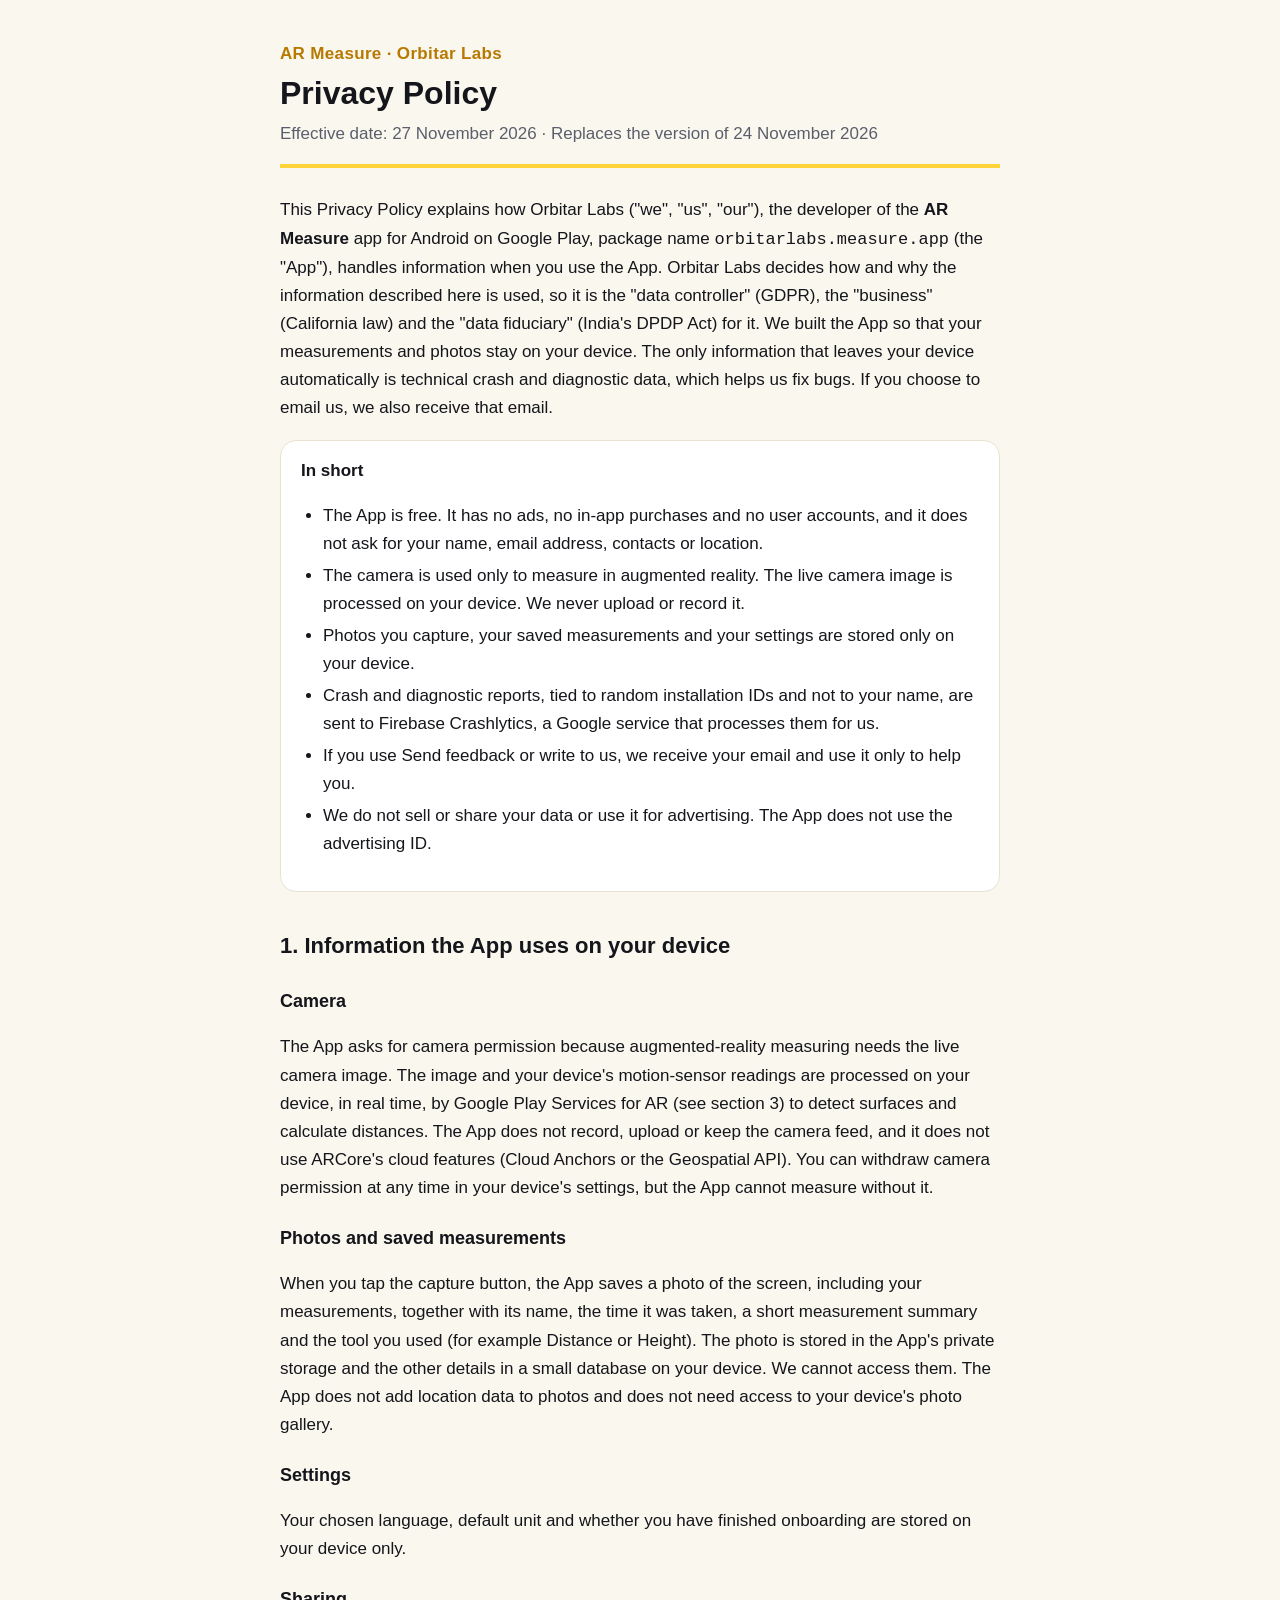
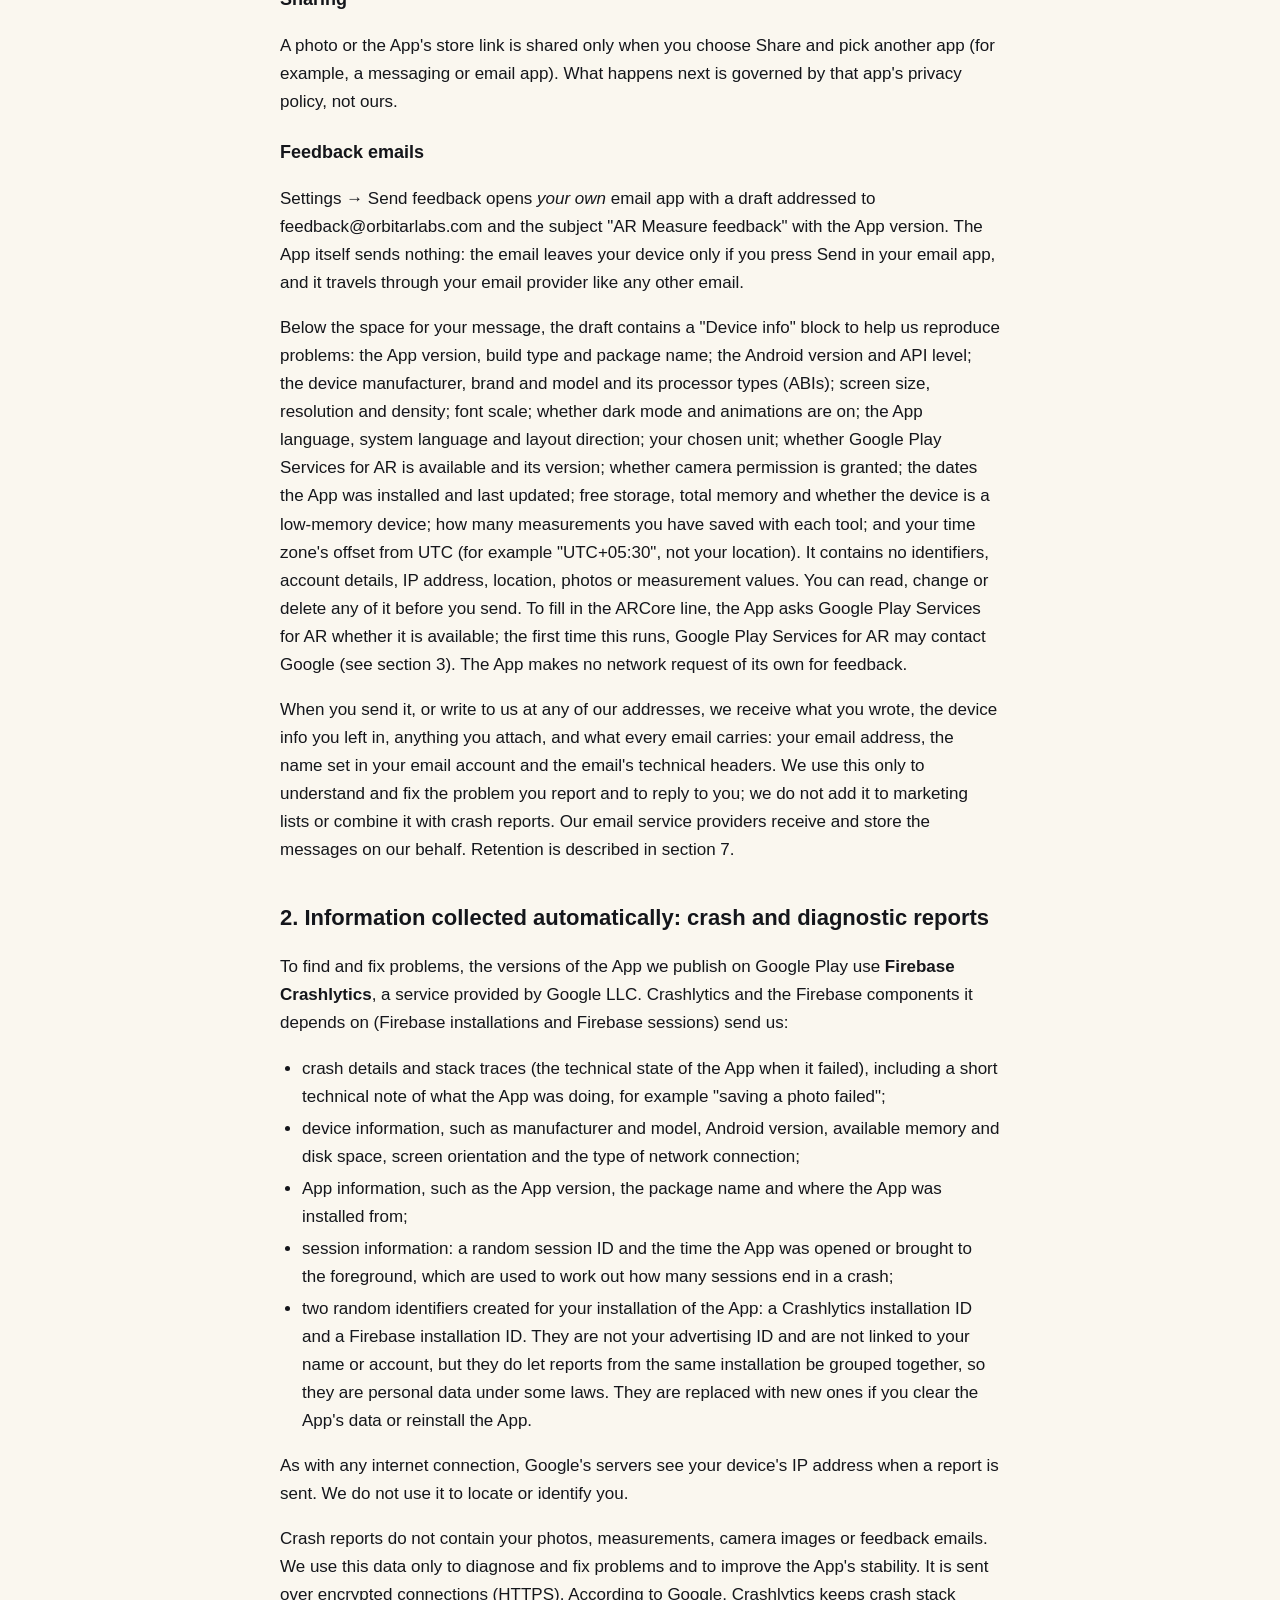
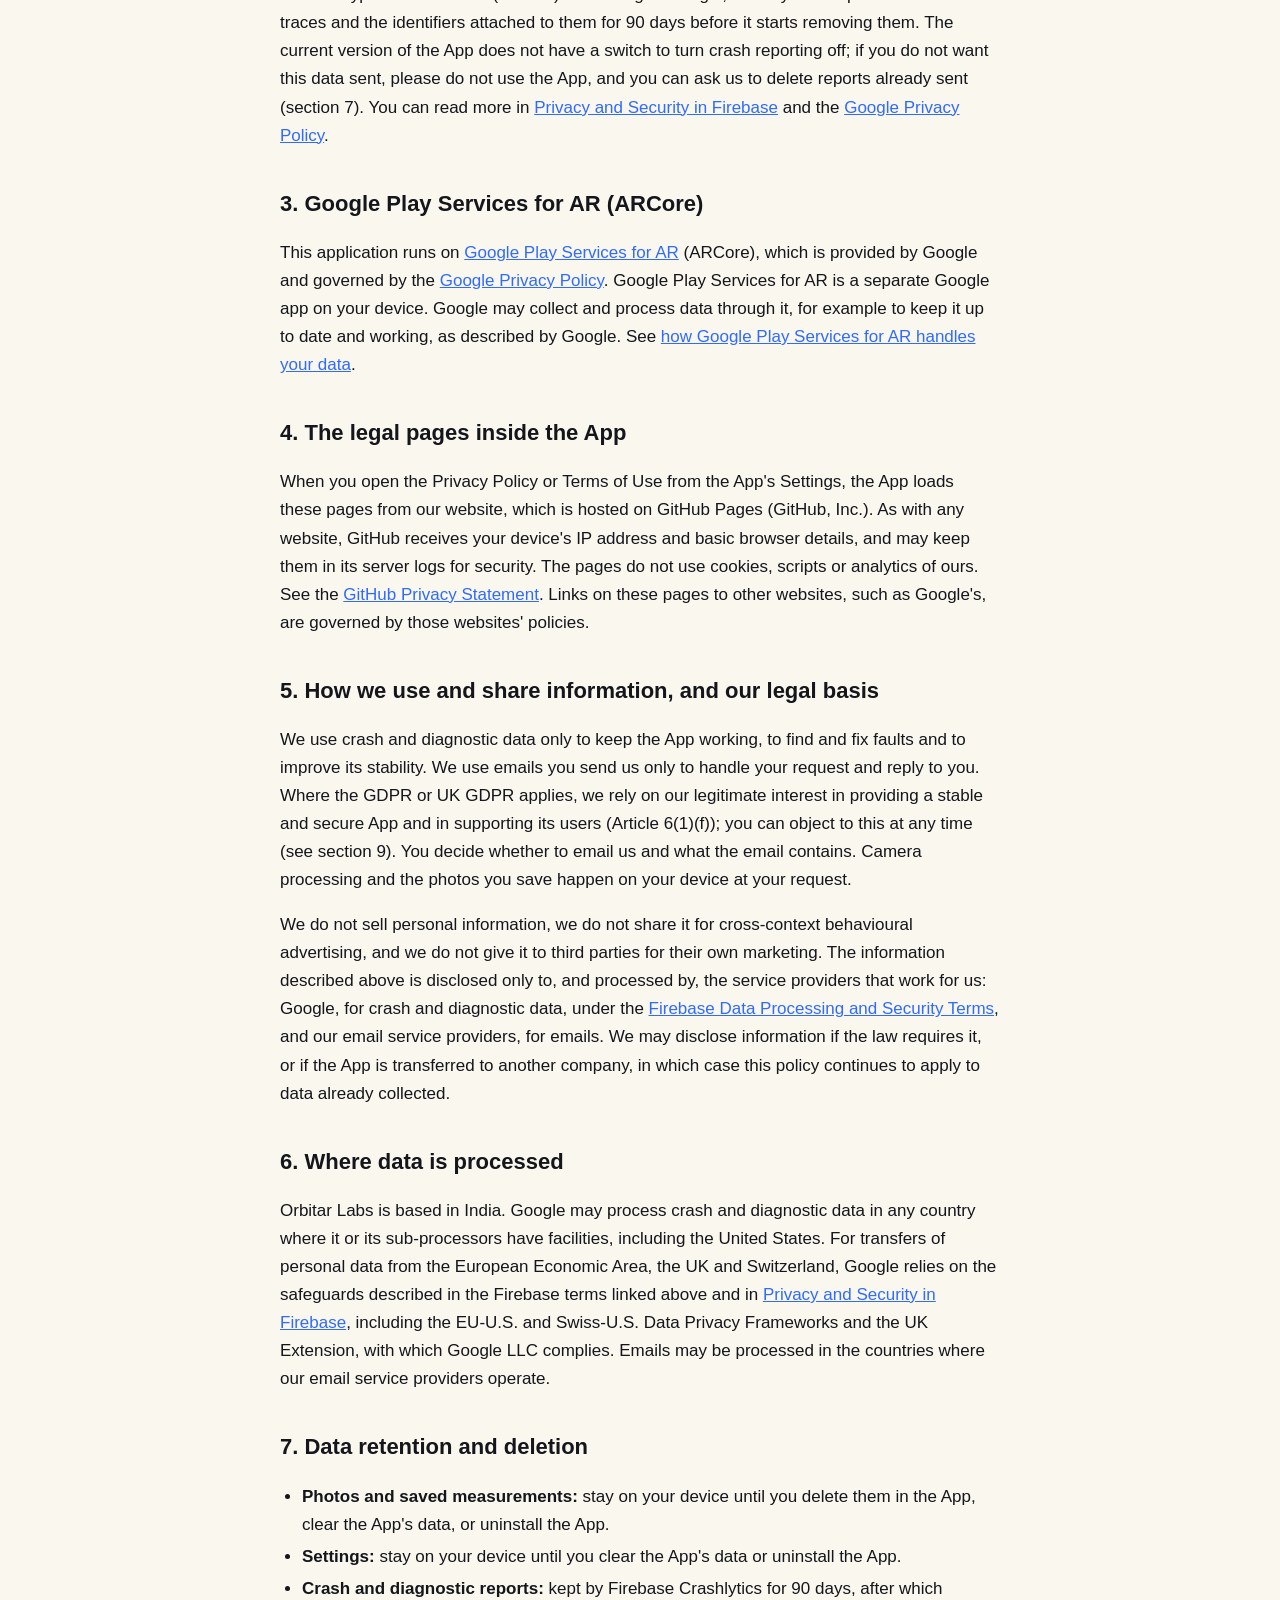
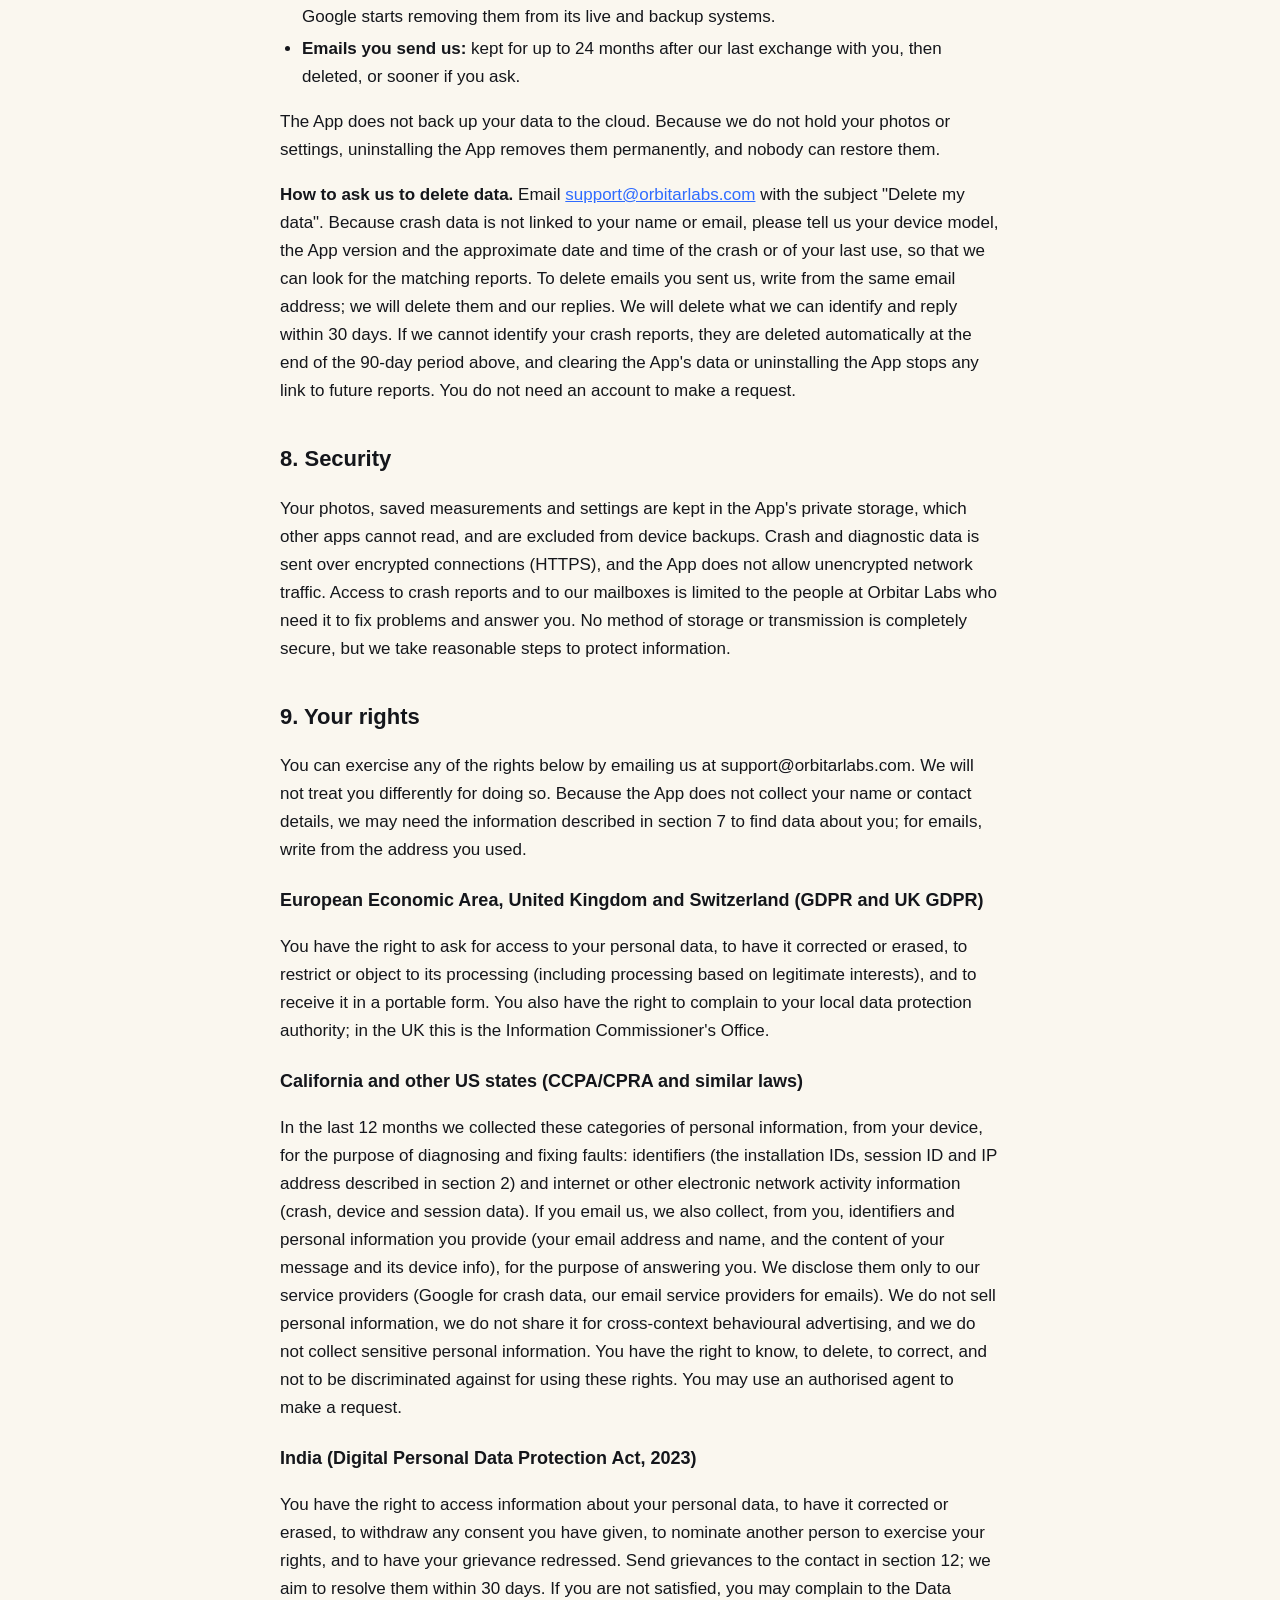
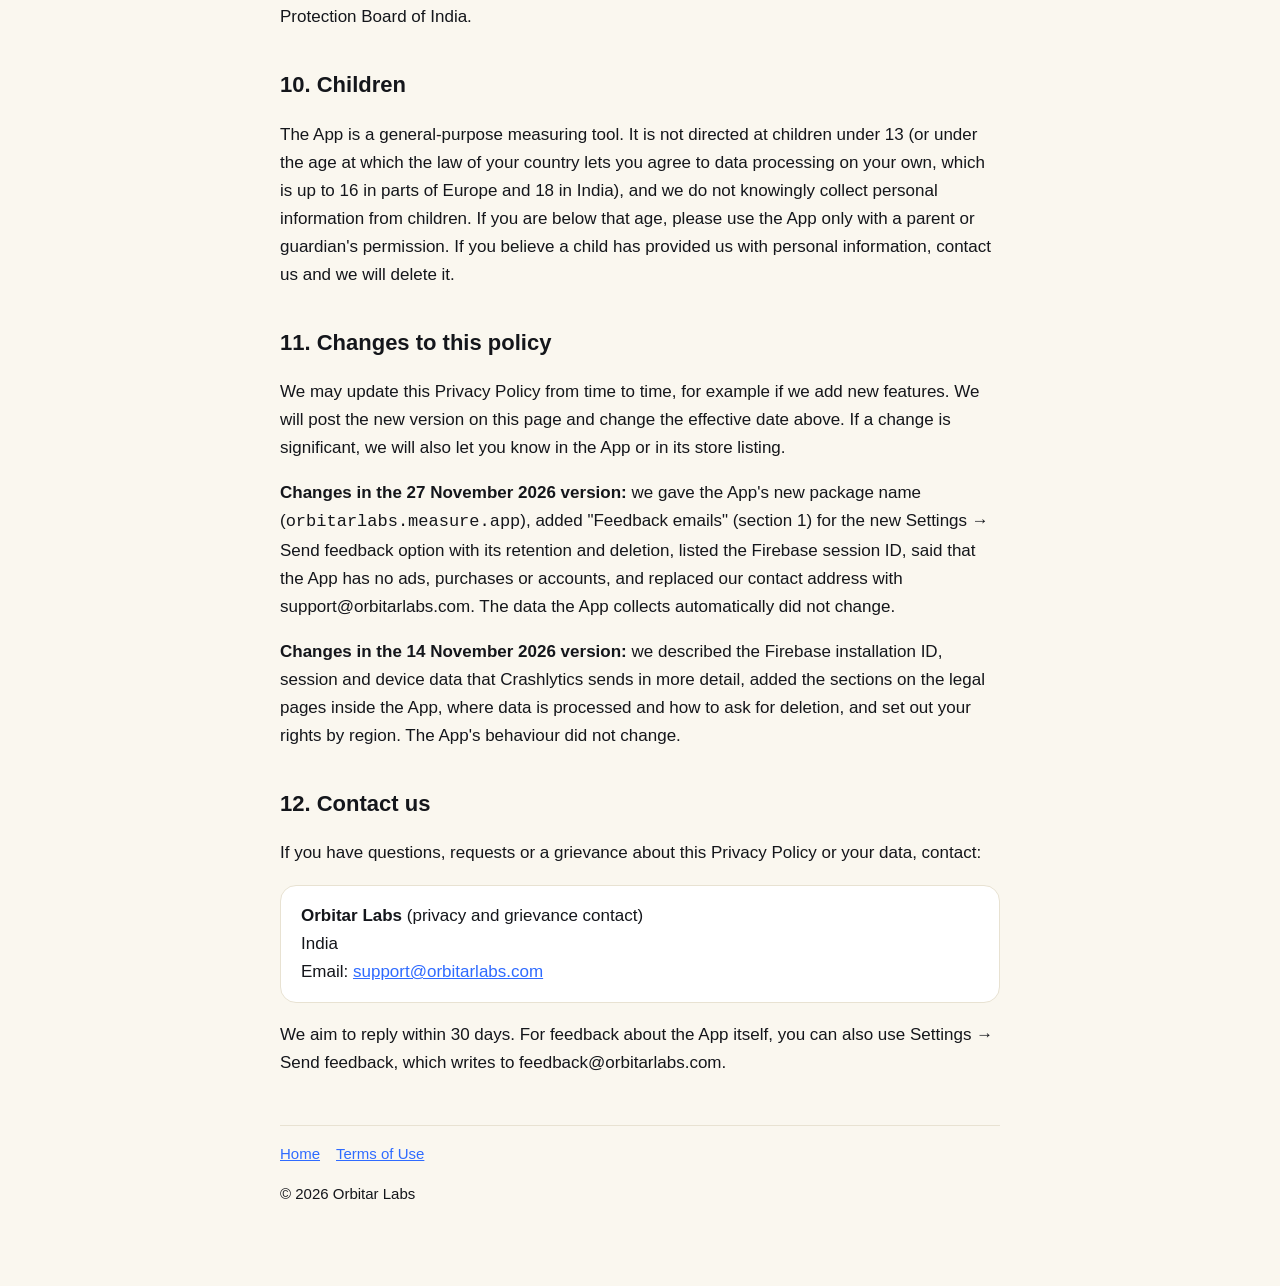
==== ar-measure/privacy.html @ c9281ea3 "AR Measure legal pages at /ar-measure/: privacy policy and terms of use, 27 November 2026" ====
<!doctype html>
<html lang="en">
<head>
  <meta charset="utf-8">
  <meta name="viewport" content="width=device-width, initial-scale=1">
  <title>Privacy Policy – AR Measure</title>
  <meta name="description" content="Privacy Policy for the AR Measure app by Orbitar Labs.">
  <link rel="stylesheet" href="style.css">
</head>
<body>
<main>
  <header>
    <p class="brand">AR Measure · Orbitar Labs</p>
    <h1>Privacy Policy</h1>
    <p class="meta">Effective date: 27 November 2026 · Replaces the version of 24 November 2026</p>
  </header>

  <p>This Privacy Policy explains how Orbitar Labs ("we", "us", "our"), the developer of the
    <strong>AR Measure</strong> app for Android on Google Play, package name <code>orbitarlabs.measure.app</code>
    (the "App"), handles information when you use the App. Orbitar Labs decides how and why the information
    described here is used, so it is the "data controller" (GDPR), the "business" (California law) and the "data
    fiduciary" (India's DPDP Act) for it. We built the App so that your measurements and photos stay on your
    device. The only information that leaves your device automatically is technical crash and diagnostic data,
    which helps us fix bugs. If you choose to email us, we also receive that email.</p>

  <div class="card">
    <p><strong>In short</strong></p>
    <ul>
      <li>The App is free. It has no ads, no in-app purchases and no user accounts, and it does not ask for your name, email address, contacts or location.</li>
      <li>The camera is used only to measure in augmented reality. The live camera image is processed on your device. We never upload or record it.</li>
      <li>Photos you capture, your saved measurements and your settings are stored only on your device.</li>
      <li>Crash and diagnostic reports, tied to random installation IDs and not to your name, are sent to Firebase Crashlytics, a Google service that processes them for us.</li>
      <li>If you use Send feedback or write to us, we receive your email and use it only to help you.</li>
      <li>We do not sell or share your data or use it for advertising. The App does not use the advertising ID.</li>
    </ul>
  </div>

  <h2>1. Information the App uses on your device</h2>

  <h3>Camera</h3>
  <p>The App asks for camera permission because augmented-reality measuring needs the live camera image. The image
    and your device's motion-sensor readings are processed on your device, in real time, by Google Play Services
    for AR (see section 3) to detect surfaces and calculate distances. The App does not record, upload or keep the
    camera feed, and it does not use ARCore's cloud features (Cloud Anchors or the Geospatial API). You can
    withdraw camera permission at any time in your device's settings, but the App cannot measure without it.</p>

  <h3>Photos and saved measurements</h3>
  <p>When you tap the capture button, the App saves a photo of the screen, including your measurements, together
    with its name, the time it was taken, a short measurement summary and the tool you used (for example Distance
    or Height). The photo is stored in the App's private storage and the other details in a small database on your
    device. We cannot access them. The App does not add location data to photos and does not need access to your
    device's photo gallery.</p>

  <h3>Settings</h3>
  <p>Your chosen language, default unit and whether you have finished onboarding are stored on your device only.</p>

  <h3>Sharing</h3>
  <p>A photo or the App's store link is shared only when you choose Share and pick another app (for example, a
    messaging or email app). What happens next is governed by that app's privacy policy, not ours.</p>

  <h3 id="feedback">Feedback emails</h3>
  <p>Settings → Send feedback opens <em>your own</em> email app with a draft addressed to
    feedback@orbitarlabs.com and the subject "AR Measure feedback" with the App version. The App itself sends
    nothing: the email leaves your device only if you press Send in your email app, and it travels through your
    email provider like any other email.</p>
  <p>Below the space for your message, the draft contains a "Device info" block to help us reproduce problems:
    the App version, build type and package name; the Android version and API level; the device manufacturer,
    brand and model and its processor types (ABIs); screen size, resolution and density; font scale; whether dark
    mode and animations are on; the App language, system language and layout direction; your chosen unit; whether
    Google Play Services for AR is available and its version; whether camera permission is granted; the dates the
    App was installed and last updated; free storage, total memory and whether the device is a low-memory device;
    how many measurements you have saved with each tool; and your time zone's offset from UTC (for example
    "UTC+05:30", not your location). It contains no identifiers, account details, IP address, location, photos or
    measurement values. You can read, change or delete any of it before you send. To fill in the ARCore line, the
    App asks Google Play Services for AR whether it is available; the first time this runs, Google Play Services
    for AR may contact Google (see section 3). The App makes no network request of its own for feedback.</p>
  <p>When you send it, or write to us at any of our addresses, we receive what you wrote, the device info you left
    in, anything you attach, and what every email carries: your email address, the name set in your email account
    and the email's technical headers. We use this only to understand and fix the problem you report and to reply
    to you; we do not add it to marketing lists or combine it with crash reports. Our email service providers
    receive and store the messages on our behalf. Retention is described in section 7.</p>

  <h2>2. Information collected automatically: crash and diagnostic reports</h2>
  <p>To find and fix problems, the versions of the App we publish on Google Play use
    <strong>Firebase Crashlytics</strong>, a service provided by Google LLC. Crashlytics and the Firebase
    components it depends on (Firebase installations and Firebase sessions) send us:</p>
  <ul>
    <li>crash details and stack traces (the technical state of the App when it failed), including a short
      technical note of what the App was doing, for example "saving a photo failed";</li>
    <li>device information, such as manufacturer and model, Android version, available memory and disk space,
      screen orientation and the type of network connection;</li>
    <li>App information, such as the App version, the package name and where the App was installed from;</li>
    <li>session information: a random session ID and the time the App was opened or brought to the foreground,
      which are used to work out how many sessions end in a crash;</li>
    <li>two random identifiers created for your installation of the App: a Crashlytics installation ID and a
      Firebase installation ID. They are not your advertising ID and are not linked to your name or account, but
      they do let reports from the same installation be grouped together, so they are personal data under some
      laws. They are replaced with new ones if you clear the App's data or reinstall the App.</li>
  </ul>
  <p>As with any internet connection, Google's servers see your device's IP address when a report is sent. We do
    not use it to locate or identify you.</p>
  <p>Crash reports do not contain your photos, measurements, camera images or feedback emails. We use this data only
    to diagnose and fix problems and to improve the App's stability. It is sent over encrypted connections (HTTPS).
    According to Google, Crashlytics keeps crash stack traces and the identifiers attached to them for 90 days
    before it starts removing them. The current version of the App does not have a switch to turn crash reporting
    off; if you do not want this data sent, please do not use the App, and you can ask us to delete reports already
    sent (section 7). You can read more in
    <a href="https://firebase.google.com/support/privacy" target="_blank" rel="noopener">Privacy and Security in Firebase</a>
    and the <a href="https://policies.google.com/privacy" target="_blank" rel="noopener">Google Privacy Policy</a>.</p>

  <h2 id="arcore">3. Google Play Services for AR (ARCore)</h2>
  <p>This application runs on
    <a href="https://play.google.com/store/apps/details?id=com.google.ar.core" target="_blank" rel="noopener">Google Play Services for AR</a>
    (ARCore), which is provided by Google and governed by the
    <a href="https://policies.google.com/privacy" target="_blank" rel="noopener">Google Privacy Policy</a>.
    Google Play Services for AR is a separate Google app on your device. Google may collect and process data
    through it, for example to keep it up to date and working, as described by Google. See
    <a href="https://support.google.com/ar?p=how-google-play-services-for-ar-handles-your-data" target="_blank" rel="noopener">how Google Play Services for AR handles your data</a>.</p>

  <h2>4. The legal pages inside the App</h2>
  <p>When you open the Privacy Policy or Terms of Use from the App's Settings, the App loads these pages from our
    website, which is hosted on GitHub Pages (GitHub, Inc.). As with any website, GitHub receives your device's IP
    address and basic browser details, and may keep them in its server logs for security. The pages do not use
    cookies, scripts or analytics of ours. See the
    <a href="https://docs.github.com/en/site-policy/privacy-policies/github-general-privacy-statement" target="_blank" rel="noopener">GitHub Privacy Statement</a>.
    Links on these pages to other websites, such as Google's, are governed by those websites' policies.</p>

  <h2>5. How we use and share information, and our legal basis</h2>
  <p>We use crash and diagnostic data only to keep the App working, to find and fix faults and to improve its
    stability. We use emails you send us only to handle your request and reply to you. Where the GDPR or UK GDPR
    applies, we rely on our legitimate interest in providing a stable and secure App and in supporting its users
    (Article 6(1)(f)); you can object to this at any time (see section 9). You decide whether to email us and what
    the email contains. Camera processing and the photos you save happen on your device at your request.</p>
  <p>We do not sell personal information, we do not share it for cross-context behavioural advertising, and we do
    not give it to third parties for their own marketing. The information described above is disclosed only to,
    and processed by, the service providers that work for us: Google, for crash and diagnostic data, under the
    <a href="https://firebase.google.com/terms/data-processing-terms" target="_blank" rel="noopener">Firebase Data Processing and Security Terms</a>,
    and our email service providers, for emails. We may disclose information if the law requires it, or if the App
    is transferred to another company, in which case this policy continues to apply to data already collected.</p>

  <h2>6. Where data is processed</h2>
  <p>Orbitar Labs is based in India. Google may process crash and diagnostic data in any country where it or its
    sub-processors have facilities, including the United States. For transfers of personal data from the European
    Economic Area, the UK and Switzerland, Google relies on the safeguards described in the Firebase terms linked
    above and in <a href="https://firebase.google.com/support/privacy" target="_blank" rel="noopener">Privacy and Security in Firebase</a>,
    including the EU-U.S. and Swiss-U.S. Data Privacy Frameworks and the UK Extension, with which Google LLC
    complies. Emails may be processed in the countries where our email service providers operate.</p>

  <h2 id="deletion">7. Data retention and deletion</h2>
  <ul>
    <li><strong>Photos and saved measurements:</strong> stay on your device until you delete them in the App, clear
      the App's data, or uninstall the App.</li>
    <li><strong>Settings:</strong> stay on your device until you clear the App's data or uninstall the App.</li>
    <li><strong>Crash and diagnostic reports:</strong> kept by Firebase Crashlytics for 90 days, after which Google
      starts removing them from its live and backup systems.</li>
    <li><strong>Emails you send us:</strong> kept for up to 24 months after our last exchange with you, then
      deleted, or sooner if you ask.</li>
  </ul>
  <p>The App does not back up your data to the cloud. Because we do not hold your photos or settings, uninstalling
    the App removes them permanently, and nobody can restore them.</p>
  <p><strong>How to ask us to delete data.</strong> Email
    <a href="mailto:support@orbitarlabs.com?subject=Delete%20my%20data">support@orbitarlabs.com</a> with the subject
    "Delete my data". Because crash data is not linked to your name or email, please tell us your device model, the
    App version and the approximate date and time of the crash or of your last use, so that we can look for the
    matching reports. To delete emails you sent us, write from the same email address; we will delete them and our
    replies. We will delete what we can identify and reply within 30 days. If we cannot identify your crash
    reports, they are deleted automatically at the end of the 90-day period above, and clearing the App's data or
    uninstalling the App stops any link to future reports. You do not need an account to make a request.</p>

  <h2>8. Security</h2>
  <p>Your photos, saved measurements and settings are kept in the App's private storage, which other apps cannot
    read, and are excluded from device backups. Crash and diagnostic data is sent over encrypted connections
    (HTTPS), and the App does not allow unencrypted network traffic. Access to crash reports and to our mailboxes
    is limited to the people at Orbitar Labs who need it to fix problems and answer you. No method of storage or
    transmission is completely secure, but we take reasonable steps to protect information.</p>

  <h2>9. Your rights</h2>
  <p>You can exercise any of the rights below by emailing us at support@orbitarlabs.com. We will not treat you
    differently for doing so. Because the App does not collect your name or contact details, we may need the
    information described in section 7 to find data about you; for emails, write from the address you used.</p>
  <h3>European Economic Area, United Kingdom and Switzerland (GDPR and UK GDPR)</h3>
  <p>You have the right to ask for access to your personal data, to have it corrected or erased, to restrict or
    object to its processing (including processing based on legitimate interests), and to receive it in a portable
    form. You also have the right to complain to your local data protection authority; in the UK this is the
    Information Commissioner's Office.</p>
  <h3>California and other US states (CCPA/CPRA and similar laws)</h3>
  <p>In the last 12 months we collected these categories of personal information, from your device, for the
    purpose of diagnosing and fixing faults: identifiers (the installation IDs, session ID and IP address described
    in section 2) and internet or other electronic network activity information (crash, device and session data).
    If you email us, we also collect, from you, identifiers and personal information you provide (your email
    address and name, and the content of your message and its device info), for the purpose of answering you. We
    disclose them only to our service providers (Google for crash data, our email service providers for emails). We
    do not sell personal information, we do not share it for cross-context behavioural advertising, and we do not
    collect sensitive personal information. You have the right to know, to delete, to correct, and not to be
    discriminated against for using these rights. You may use an authorised agent to make a request.</p>
  <h3>India (Digital Personal Data Protection Act, 2023)</h3>
  <p>You have the right to access information about your personal data, to have it corrected or erased, to
    withdraw any consent you have given, to nominate another person to exercise your rights, and to have your
    grievance redressed. Send grievances to the contact in section 12; we aim to resolve them within 30 days. If
    you are not satisfied, you may complain to the Data Protection Board of India.</p>

  <h2>10. Children</h2>
  <p>The App is a general-purpose measuring tool. It is not directed at children under 13 (or under the age at
    which the law of your country lets you agree to data processing on your own, which is up to 16 in parts of
    Europe and 18 in India), and we do not knowingly collect personal information from children. If you are below
    that age, please use the App only with a parent or guardian's permission. If you believe a child has provided
    us with personal information, contact us and we will delete it.</p>

  <h2>11. Changes to this policy</h2>
  <p>We may update this Privacy Policy from time to time, for example if we add new features. We will post the new
    version on this page and change the effective date above. If a change is significant, we will also let you
    know in the App or in its store listing.</p>
  <p><strong>Changes in the 27 November 2026 version:</strong> we gave the App's new package name
    (<code>orbitarlabs.measure.app</code>), added "Feedback emails" (section 1) for the new Settings → Send
    feedback option with its retention and deletion, listed the Firebase session ID, said that the App has no ads,
    purchases or accounts, and replaced our contact address with support@orbitarlabs.com. The data the App
    collects automatically did not change.</p>
  <p><strong>Changes in the 14 November 2026 version:</strong> we described the Firebase installation ID, session
    and device data that Crashlytics sends in more detail, added the sections on the legal pages inside the App,
    where data is processed and how to ask for deletion, and set out your rights by region. The App's behaviour
    did not change.</p>

  <h2 id="contact">12. Contact us</h2>
  <p>If you have questions, requests or a grievance about this Privacy Policy or your data, contact:</p>
  <div class="card">
    <p><strong>Orbitar Labs</strong> (privacy and grievance contact)<br>
      India<br>
      Email: <a href="mailto:support@orbitarlabs.com">support@orbitarlabs.com</a></p>
  </div>
  <p>We aim to reply within 30 days. For feedback about the App itself, you can also use Settings → Send feedback,
    which writes to feedback@orbitarlabs.com.</p>

  <footer>
    <nav class="links"><a href="./">Home</a><a href="terms.html">Terms of Use</a></nav>
    <p>© 2026 Orbitar Labs</p>
  </footer>
</main>
</body>
</html>
---- ar-measure/style.css ----
:root {
  --bg: #FAF7EF;
  --surface: #FFFFFF;
  --ink: #14161B;
  --muted: #5B5F6B;
  --line: #E8E2D2;
  --accent: #B87900;
  --link: #2F6BFF;
}
@media (prefers-color-scheme: dark) {
  :root {
    --bg: #14161B;
    --surface: #1D2027;
    --ink: #F2F0EA;
    --muted: #A9ADB8;
    --line: #2E323B;
    --accent: #FFD43B;
    --link: #7FA3FF;
  }
}
* { box-sizing: border-box; }
html { -webkit-text-size-adjust: 100%; }
body {
  margin: 0;
  background: var(--bg);
  color: var(--ink);
  font: 17px/1.65 -apple-system, BlinkMacSystemFont, "Segoe UI", Roboto, "Helvetica Neue", Arial, sans-serif;
}
main {
  max-width: 760px;
  margin: 0 auto;
  padding: 40px 20px 64px;
}
header { border-bottom: 4px solid #FFD43B; padding-bottom: 16px; margin-bottom: 28px; }
.brand { font-weight: 700; color: var(--accent); letter-spacing: .02em; margin: 0 0 6px; }
h1 { font-size: 32px; line-height: 1.2; margin: 0 0 8px; }
h2 { font-size: 22px; margin: 36px 0 8px; }
h3 { font-size: 18px; margin: 22px 0 6px; }
p, li { color: var(--ink); }
.meta { color: var(--muted); margin: 0; }
a { color: var(--link); }
ul { padding-inline-start: 22px; }
li { margin: 4px 0; }
.card {
  background: var(--surface);
  border: 1px solid var(--line);
  border-radius: 16px;
  padding: 16px 20px;
  margin: 18px 0;
}
.card p:first-child { margin-top: 0; }
.card p:last-child { margin-bottom: 0; }
table { width: 100%; border-collapse: collapse; margin: 12px 0; font-size: 15px; }
th, td { text-align: start; vertical-align: top; padding: 10px 8px; border-bottom: 1px solid var(--line); }
th { color: var(--muted); font-weight: 600; }
.table-wrap { overflow-x: auto; }
footer { margin-top: 48px; padding-top: 16px; border-top: 1px solid var(--line); color: var(--muted); font-size: 15px; }
nav.links a { margin-inline-end: 16px; }
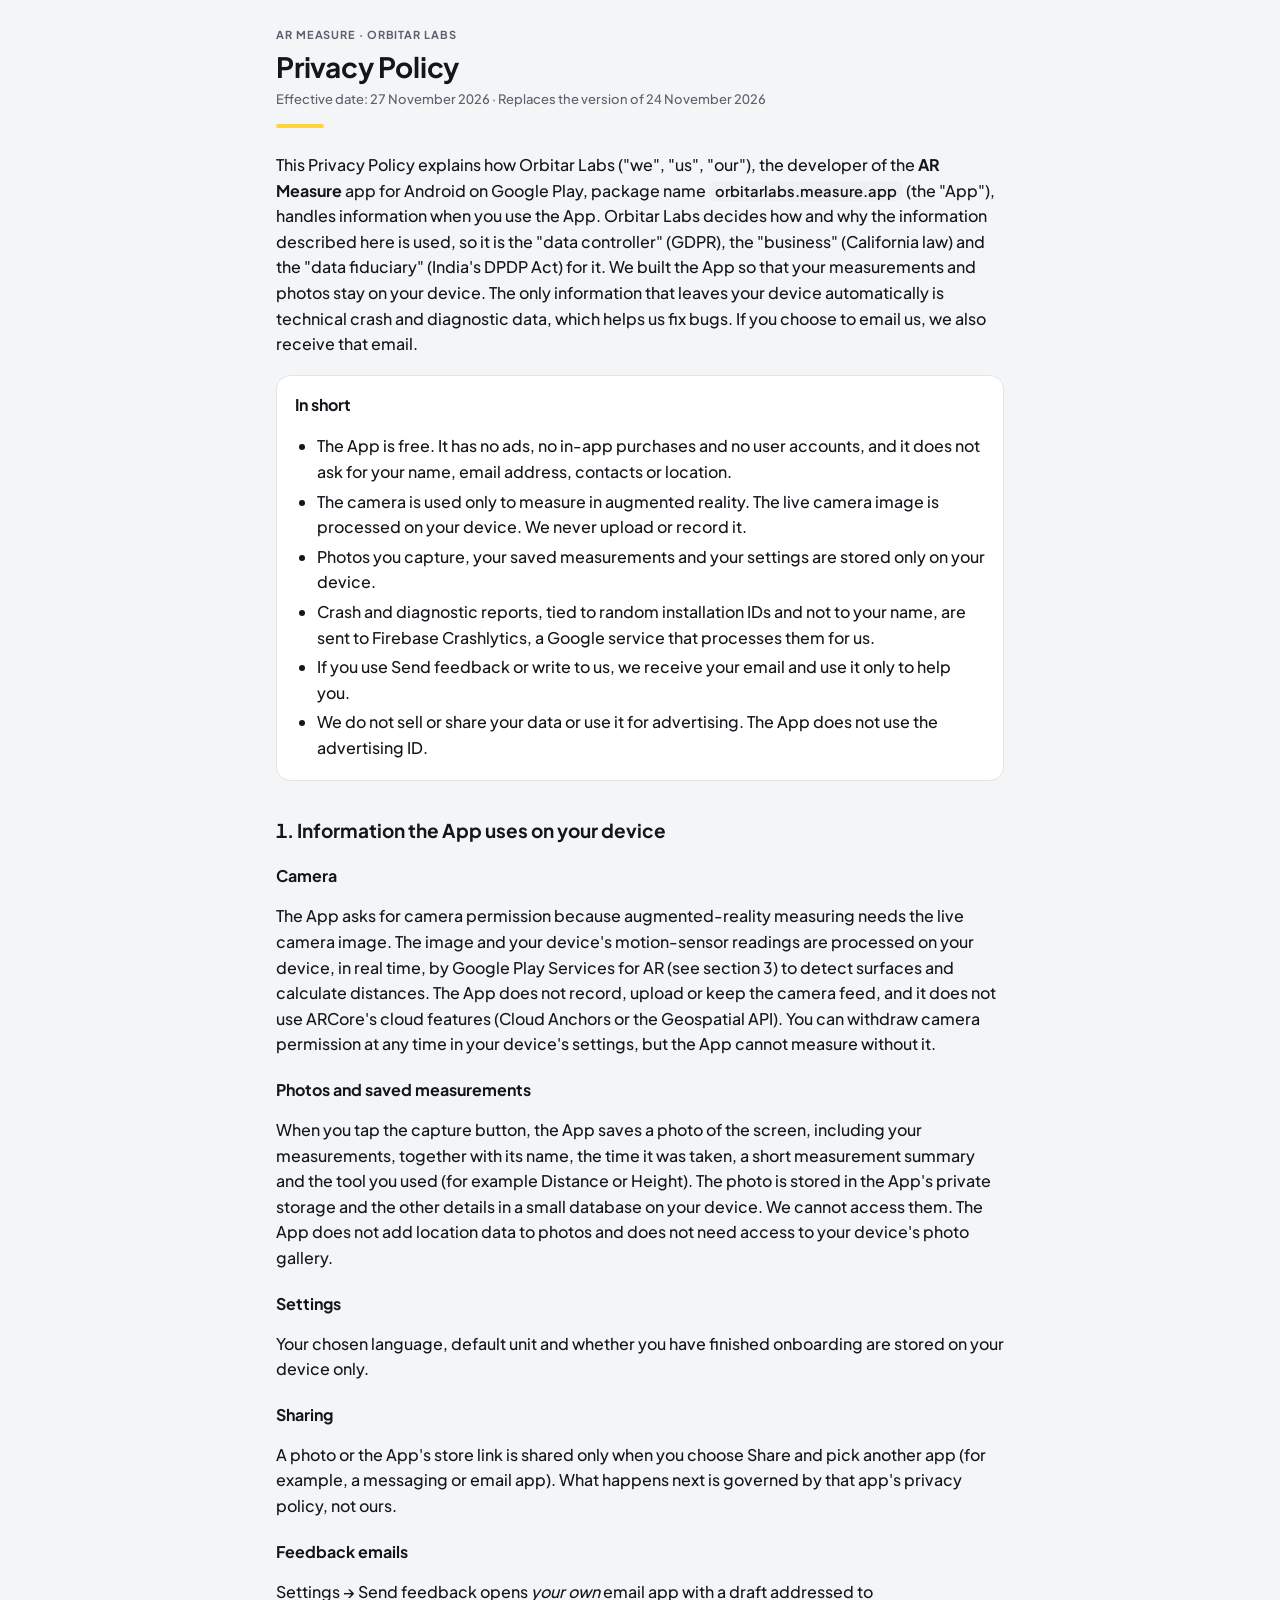
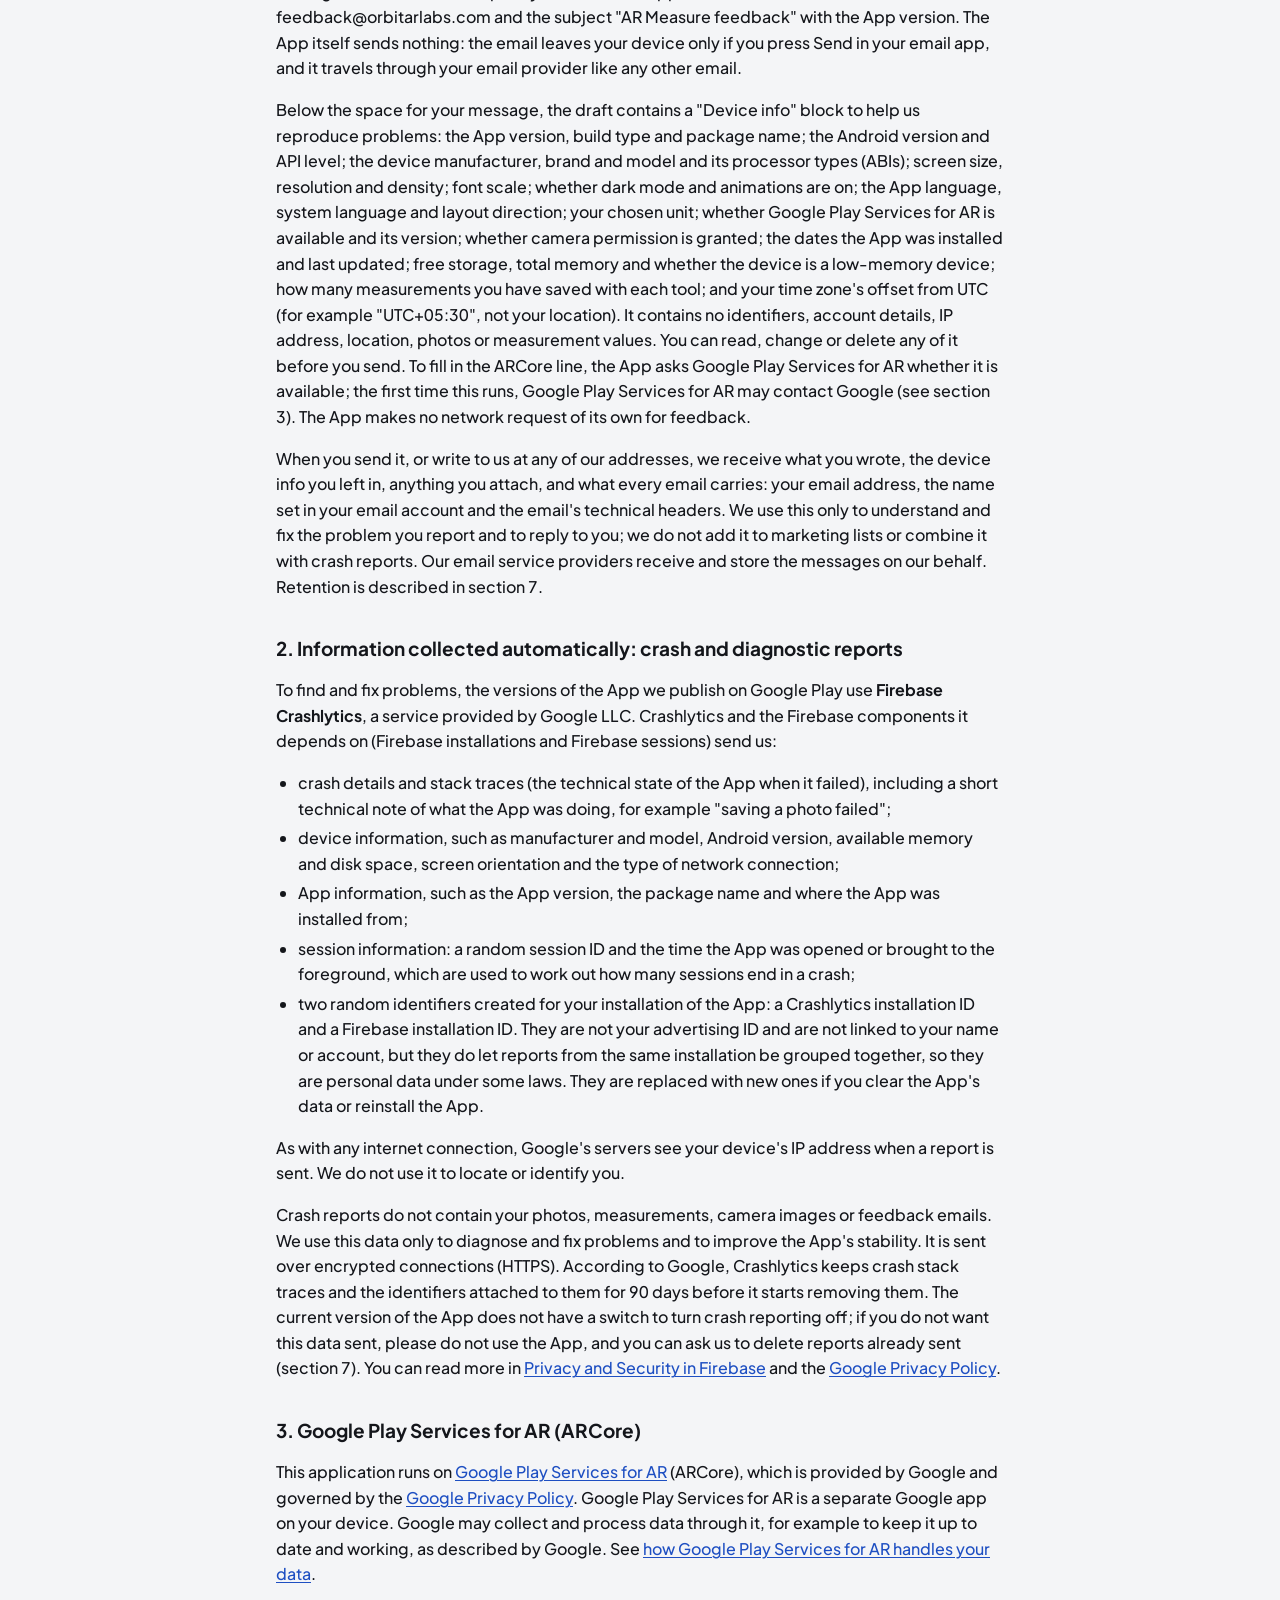
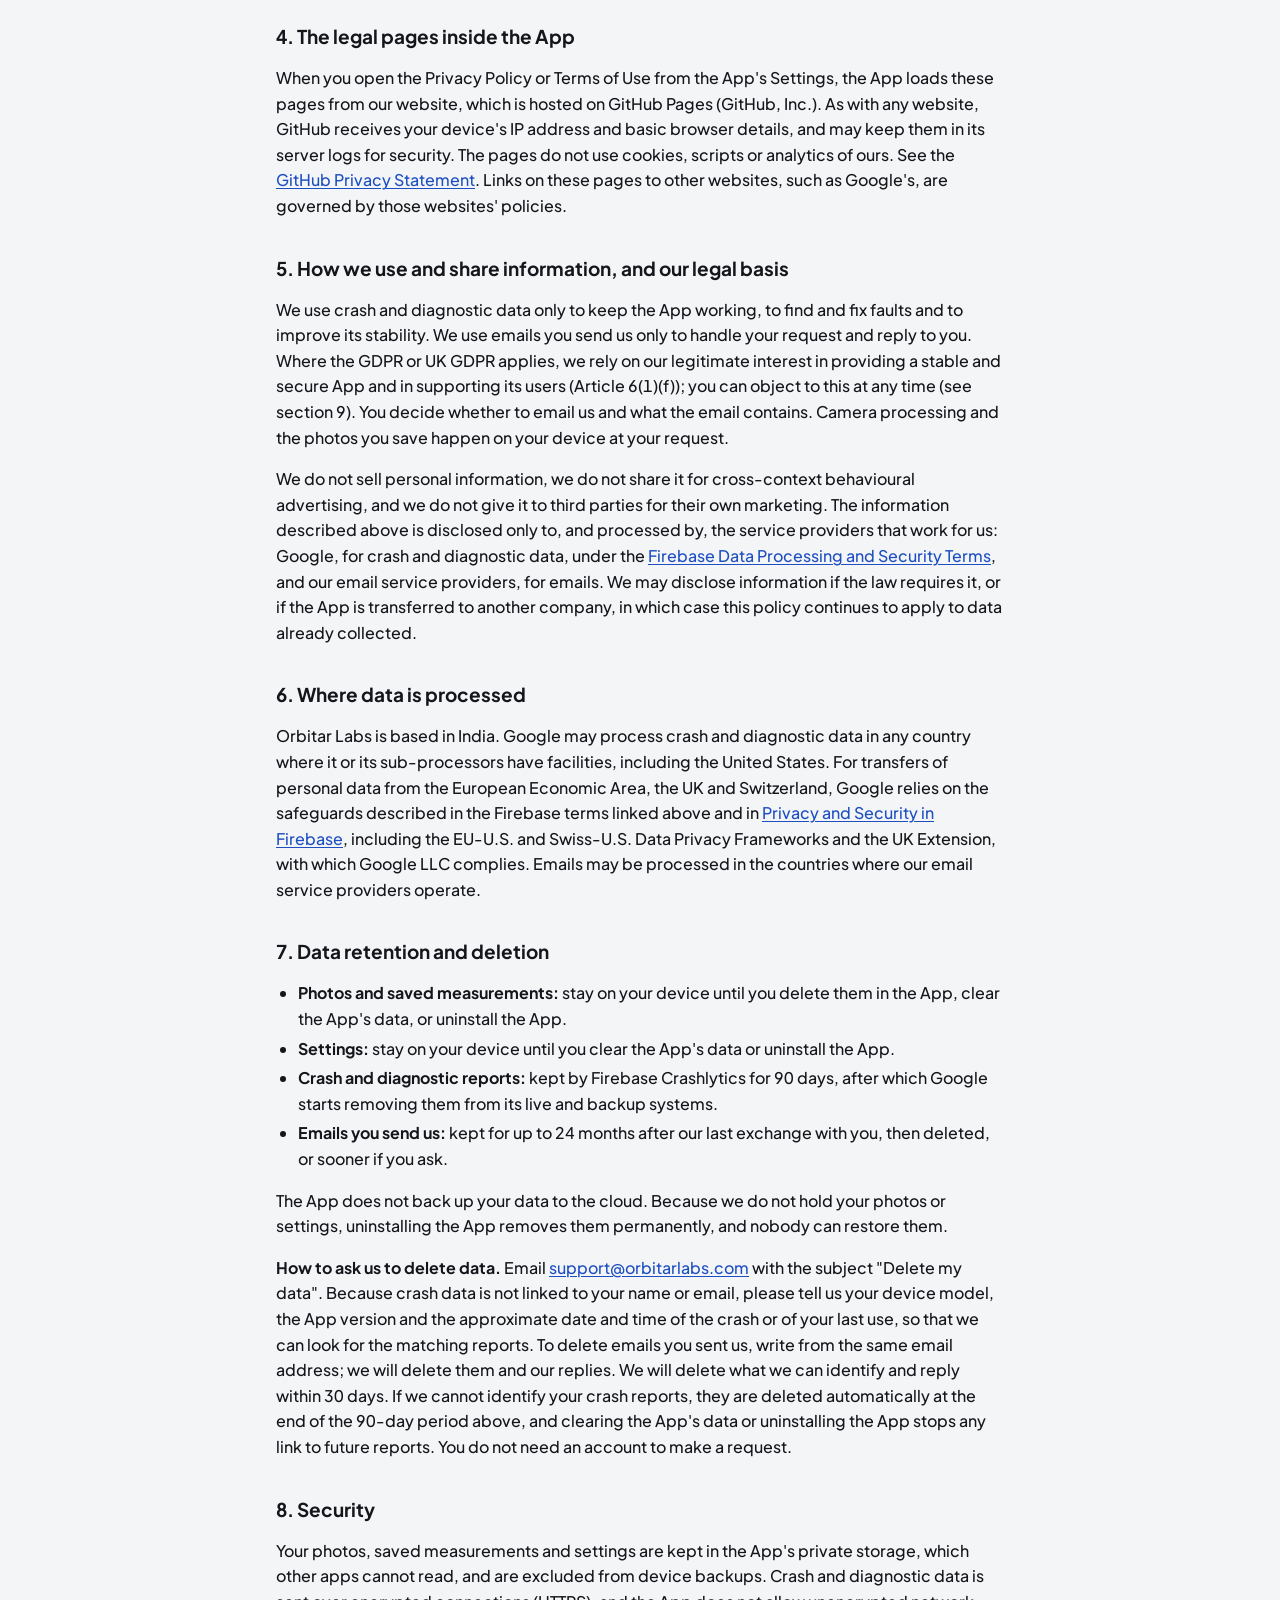
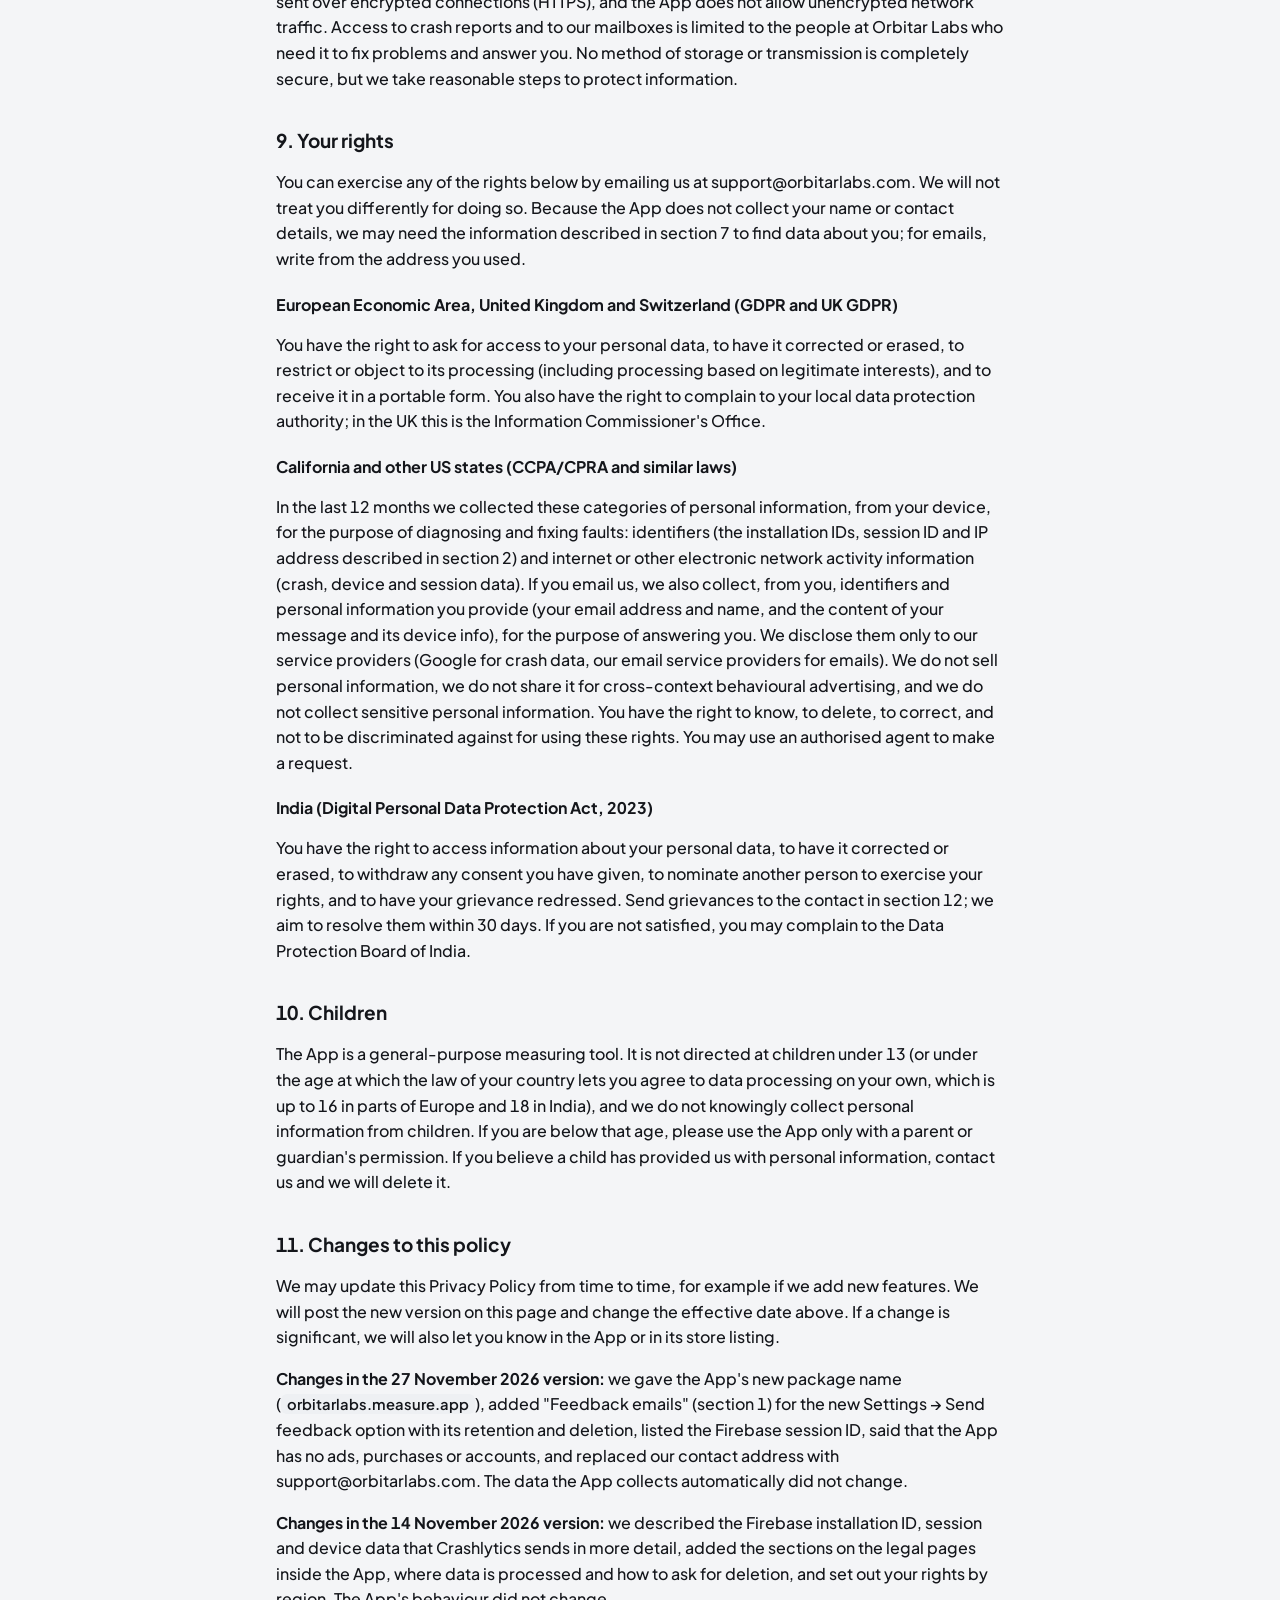
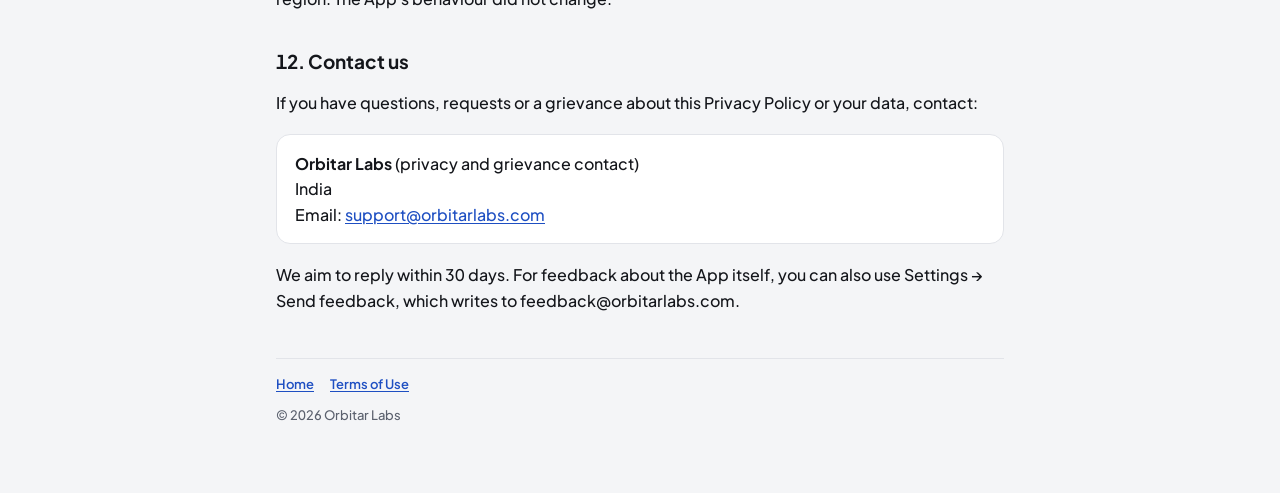
==== commit d69689ac: "AR Measure legal pages: version the stylesheet link" ====
--- a/ar-measure/privacy.html
+++ b/ar-measure/privacy.html
@@ -5,7 +5,7 @@
   <meta name="viewport" content="width=device-width, initial-scale=1">
   <title>Privacy Policy – AR Measure</title>
   <meta name="description" content="Privacy Policy for the AR Measure app by Orbitar Labs.">
-  <link rel="stylesheet" href="style.css">
+  <link rel="stylesheet" href="style.css?v=2">
 </head>
 <body>
 <main>
--- a/ar-measure/style.css
+++ b/ar-measure/style.css
@@ -1,22 +1,25 @@
+/* AR Measure legal pages: the app's "D1 Instrument" theme (core/designsystem Color.kt, Type.kt, Theme.kt).
+   Cool light grey, white cards with 1px hairlines and no shadows, yellow only as a marker.
+   Light only, like the app. Font: Plus Jakarta Sans (SIL OFL 1.1, fonts/OFL.txt), the app's own file. */
+@font-face {
+  font-family: "Plus Jakarta Sans";
+  src: url("fonts/PlusJakartaSans.ttf") format("truetype-variations"), url("fonts/PlusJakartaSans.ttf") format("truetype");
+  font-weight: 200 800;
+  font-display: swap;
+}
 :root {
-  --bg: #FAF7EF;
-  --surface: #FFFFFF;
-  --ink: #14161B;
-  --muted: #5B5F6B;
-  --line: #E8E2D2;
-  --accent: #B87900;
-  --link: #2F6BFF;
-}
-@media (prefers-color-scheme: dark) {
-  :root {
-    --bg: #14161B;
-    --surface: #1D2027;
-    --ink: #F2F0EA;
-    --muted: #A9ADB8;
-    --line: #2E323B;
-    --accent: #FFD43B;
-    --link: #7FA3FF;
-  }
+  color-scheme: light;
+  --bg: #F4F5F7;        /* Background */
+  --surface: #FFFFFF;   /* Surface */
+  --ink: #14161B;       /* Ink / Graphite */
+  --muted: #5B616E;     /* InkMuted */
+  --line: #E2E4E9;      /* Line */
+  --chip: #EEF0F3;      /* ChipNeutral */
+  --yellow: #FFD43B;    /* Yellow */
+  --link: #1E4FC2;      /* BlueInk */
+  --tip-bg: #FFF8DB;    /* TipBackground */
+  --tip-line: #F3E2A0;  /* TipBorder */
+  --tip-ink: #5A3D00;   /* TipInk */
 }
 * { box-sizing: border-box; }
 html { -webkit-text-size-adjust: 100%; }
@@ -24,35 +27,62 @@
   margin: 0;
   background: var(--bg);
   color: var(--ink);
-  font: 17px/1.65 -apple-system, BlinkMacSystemFont, "Segoe UI", Roboto, "Helvetica Neue", Arial, sans-serif;
+  font-family: "Plus Jakarta Sans", -apple-system, "Segoe UI", Roboto, Arial, sans-serif;
+  font-weight: 500;
+  font-size: 16px;
+  line-height: 1.6;
+  font-feature-settings: "tnum";
 }
-main {
-  max-width: 760px;
-  margin: 0 auto;
-  padding: 40px 20px 64px;
+main { max-width: 760px; margin: 0 auto; padding: 28px 16px 56px; }
+
+/* Header: small uppercase label, bold title, muted date, short yellow marker like the active tab. */
+header { margin-bottom: 24px; }
+header::after {
+  content: ""; display: block; width: 48px; height: 4px; border-radius: 2px;
+  background: var(--yellow); margin-top: 16px;
 }
-header { border-bottom: 4px solid #FFD43B; padding-bottom: 16px; margin-bottom: 28px; }
-.brand { font-weight: 700; color: var(--accent); letter-spacing: .02em; margin: 0 0 6px; }
-h1 { font-size: 32px; line-height: 1.2; margin: 0 0 8px; }
-h2 { font-size: 22px; margin: 36px 0 8px; }
-h3 { font-size: 18px; margin: 22px 0 6px; }
+.brand {
+  margin: 0 0 8px; color: var(--muted);
+  font-size: 11px; line-height: 14px; font-weight: 700; letter-spacing: .9px; text-transform: uppercase;
+}
+h1 { font-size: 28px; line-height: 34px; font-weight: 700; margin: 0 0 6px; letter-spacing: -.2px; }
+h2 { font-size: 19px; line-height: 26px; font-weight: 700; margin: 36px 0 8px; }
+h3 { font-size: 16px; line-height: 22px; font-weight: 700; margin: 22px 0 6px; }
+.meta { color: var(--muted); font-size: 13px; line-height: 18px; margin: 0; }
 p, li { color: var(--ink); }
-.meta { color: var(--muted); margin: 0; }
-a { color: var(--link); }
+strong { font-weight: 700; }
+a { color: var(--link); text-decoration-thickness: 1px; text-underline-offset: 2px; }
+code { font-family: inherit; font-weight: 600; background: var(--chip); border-radius: 6px; padding: 1px 6px; font-size: .92em; }
 ul { padding-inline-start: 22px; }
 li { margin: 4px 0; }
+
+/* Cards: white, 1px hairline, 14px corners, no shadow. */
 .card {
   background: var(--surface);
   border: 1px solid var(--line);
-  border-radius: 16px;
-  padding: 16px 20px;
+  border-radius: 14px;
+  padding: 16px 18px;
   margin: 18px 0;
 }
-.card p:first-child { margin-top: 0; }
-.card p:last-child { margin-bottom: 0; }
-table { width: 100%; border-collapse: collapse; margin: 12px 0; font-size: 15px; }
-th, td { text-align: start; vertical-align: top; padding: 10px 8px; border-bottom: 1px solid var(--line); }
-th { color: var(--muted); font-weight: 600; }
-.table-wrap { overflow-x: auto; }
-footer { margin-top: 48px; padding-top: 16px; border-top: 1px solid var(--line); color: var(--muted); font-size: 15px; }
-nav.links a { margin-inline-end: 16px; }
+.card p:first-child, .card h2:first-child, .card h3:first-child { margin-top: 0; }
+.card p:last-child, .card ul:last-child { margin-bottom: 0; }
+
+/* Tables sit in a card-like frame with hairline rows. */
+.table-wrap {
+  overflow-x: auto; background: var(--surface);
+  border: 1px solid var(--line); border-radius: 14px; margin: 14px 0;
+}
+table { width: 100%; border-collapse: collapse; font-size: 14px; line-height: 20px; }
+th, td { text-align: start; vertical-align: top; padding: 12px 14px; border-bottom: 1px solid var(--line); }
+tr:last-child td { border-bottom: 0; }
+th {
+  color: var(--muted); font-size: 11px; line-height: 14px; font-weight: 700;
+  letter-spacing: .9px; text-transform: uppercase; background: var(--surface);
+}
+
+footer {
+  margin-top: 44px; padding-top: 16px; border-top: 1px solid var(--line);
+  color: var(--muted); font-size: 13px; line-height: 18px;
+}
+footer p { color: var(--muted); }
+nav.links a { margin-inline-end: 16px; font-weight: 600; }
